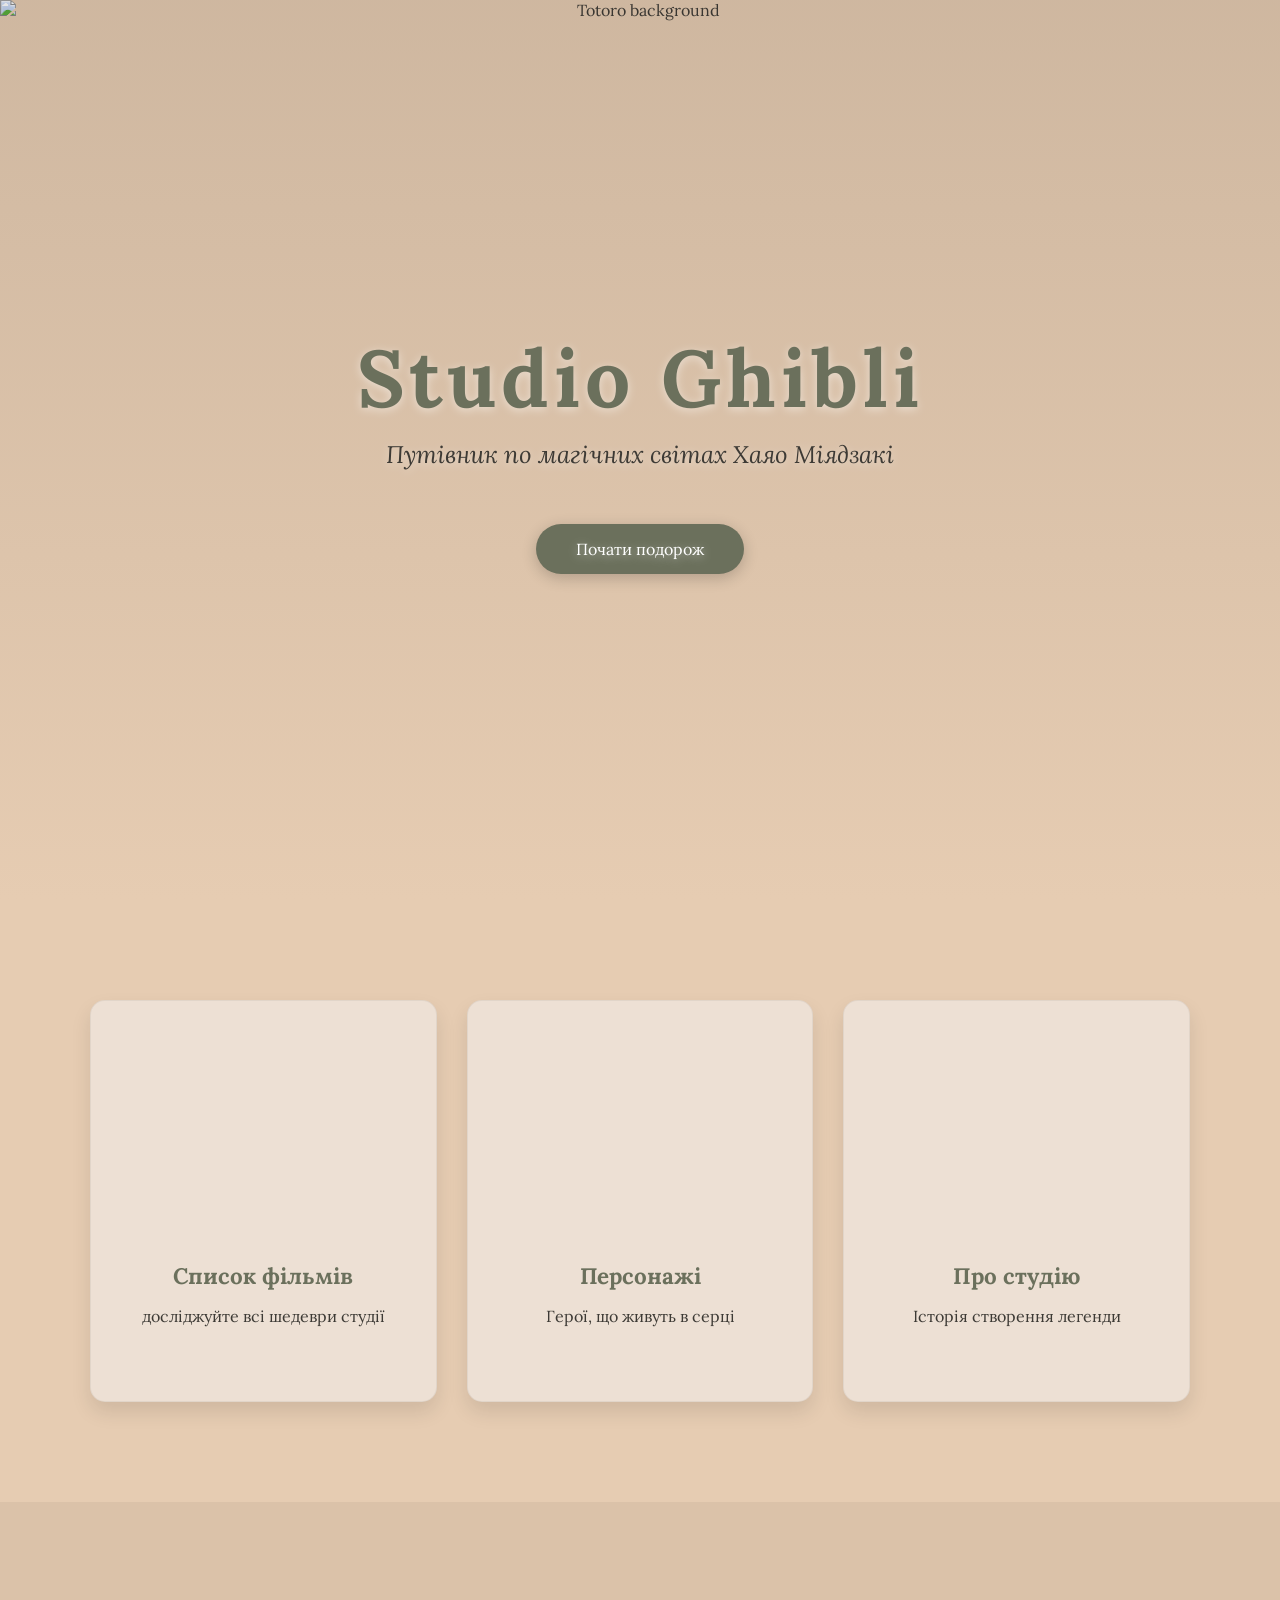
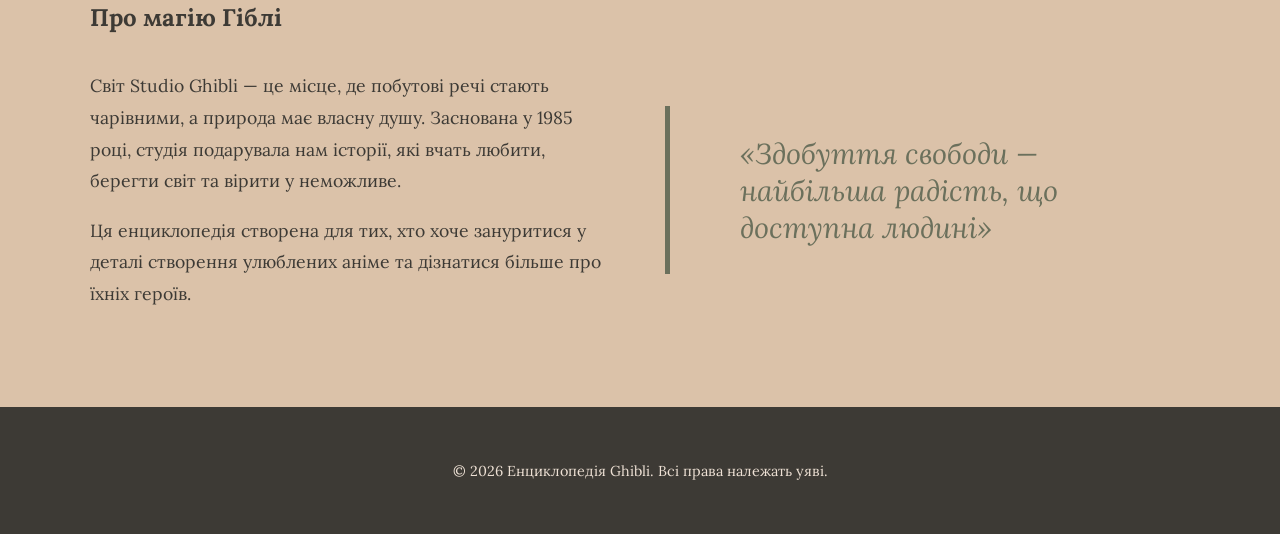
==== index.html @ 90db7ee8 "Add files via upload" ====
<!DOCTYPE html>
<html lang="ua">
<head>
    <meta charset="UTF-8">
    <meta name="viewport" content="width=device-width, initial-scale=1.0">
    <title>Енциклопедія Ghibli</title>
    <link rel="stylesheet" href="style.css">
    <link href="https://fonts.googleapis.com/css2?family=Lora:ital,wght@0,400;1,700&display=swap" rel="stylesheet">
</head>
<body>

    

    <header class="hero">
        <img src="images/totoro_new.png" class="ghibli-bg-img" alt="Totoro background">
        <div class="hero-overlay"></div> <div class="hero-content">
            <h1>Studio Ghibli</h1>
            <p class="subtitle">Путівник по магічних світах Хаяо Міядзакі</p>
            <a href="#menu" class="btn-organic">Почати подорож</a>
        </div>
    </header>

    <main id="menu" class="main-nav">
        <div class="container">
            <a href="movies.html" class="nav-card">
                <div class="card-image" style="background-image: url('../images/blackcuties.png');"></div>
                <div class="card-text">
                    <h3>Список фільмів</h3>
                    <p>досліджуйте всі шедеври студії</p>
                </div>
            </a>

            <a href="characters.html" class="nav-card">
                <div class="card-image" style="background-image: url('../images/black.png');"></div>
                <div class="card-text">
                    <h3>Персонажі</h3>
                    <p>Герої, що живуть в серці</p>
                </div>
            </a>

            <a href="about.html" class="nav-card">
                <div class="card-image" style="background-image: url('../images/personagi.png');"></div>
                <div class="card-text">
                    <h3>Про студію</h3>
                    <p>Історія створення легенди</p>
                </div>
            </a>
        </div>
    </main>

    <section class="about-section">
        <div class="container">
            <h2>Про магію Гіблі</h2>
            <div class="about-grid">
                <div class="about-text">
                    <p>Світ Studio Ghibli — це місце, де побутові речі стають чарівними, а природа має власну душу. Заснована у 1985 році, студія подарувала нам історії, які вчать любити, берегти світ та вірити у неможливе.</p>
                    <p>Ця енциклопедія створена для тих, хто хоче зануритися у деталі створення улюблених аніме та дізнатися більше про їхніх героїв.</p>
                </div>
                <div class="about-quote">
                    <blockquote>«Здобуття свободи — найбільша радість, що доступна людині»</blockquote>
                </div>
            </div>
        </div>
    </section>

    <footer>
        <p>&copy; 2026 Енциклопедія Ghibli. Всі права належать уяві.</p>
    </footer>


</body>
</html>
---- style.css ----
:root {
    --bg-paper: #e6ccb2; /* Цвет бумажного фона */
    --accent-green: #6b705c; /* Оливковый как на логотипе */
    --text-dark: #3d3a35; /* Глубокий коричневый вместо синего */
    --white: #ede0d4;
}

body {
    margin: 0;
    font-family: 'Lora', serif;
    background-color: var(--bg-paper); /* Убираем синеву снизу */
    color: var(--text-dark);
    scroll-behavior: smooth;
}

.container {
    max-width: 1100px;
    margin: 0 auto;
    padding: 0 20px;
}

/* ШАПКА (HERO) */
.hero {
    height: 100vh;
    position: relative;
    display: flex;
    align-items: center;
    justify-content: center;
    text-align: center;
    overflow: hidden;
}

.ghibli-bg-img {
    position: absolute;
    width: 100%;
    height: 100%;
    object-fit: cover;
    z-index: 1;
}

/* Мягкое затемнение, чтобы текст не сливался */
.hero-overlay {
    position: absolute;
    top: 0;
    left: 0;
    width: 100%;
    height: 100%;
    background: linear-gradient(to bottom, rgba(0,0,0,0.1), rgba(230, 204, 178, 1));
    z-index: 2;
}

.hero-content {
    position: relative;
    z-index: 3;
    color: var(--text-dark);
    text-shadow: 0 2px 10px rgba(255,255,255,0.5); /* Тень для читаемости */
}

h1 {
    font-size: 5rem;
    margin: 0;
    color: var(--accent-green);
    letter-spacing: 5px;
}

.subtitle {
    font-size: 1.5rem;
    margin-top: 10px;
    font-style: italic;
}

/* КНОПКА */
.btn-organic {
    display: inline-block;
    margin-top: 30px;
    padding: 15px 40px;
    background-color: var(--accent-green);
    color: white;
    text-decoration: none;
    border-radius: 50px;
    transition: 0.3s;
    box-shadow: 0 4px 15px rgba(0,0,0,0.2);
}

.btn-organic:hover {
    transform: translateY(-3px);
    background-color: #585d4a;
}

/* КАРТОЧКИ МЕНЮ */
.main-nav {
    padding: 100px 0;
    background-color: var(--bg-paper);
}

.main-nav .container {
    display: flex;
    gap: 30px;
    justify-content: center;
}

.nav-card {
    flex: 1;
    height: 400px;
    background: var(--white);
    border-radius: 15px;
    overflow: hidden;
    text-decoration: none;
    color: var(--text-dark);
    transition: 0.4s;
    box-shadow: 0 10px 20px rgba(0,0,0,0.1);
    border: 1px solid rgba(0,0,0,0.05);
}

.nav-card:hover {
    transform: translateY(-10px);
    box-shadow: 0 15px 30px rgba(0,0,0,0.2);
}

.card-image {
    height: 60%;
    background-size: cover;
    background-position: center;
}

.card-text {
    padding: 20px;
    text-align: center;
}

.card-text h3 {
    margin: 0 0 10px;
    font-size: 1.4rem;
    color: var(--accent-green);
}

/* СТИЛІ ДЛЯ СПИСКУ ФІЛЬМІВ */
.timeline-container {
    margin-top: 50px;
    border-top: 1px solid var(--text-dark);
}

.timeline-item {
    display: flex;
    padding: 20px 10px;
    border-bottom: 1px solid rgba(0,0,0,0.1);
    text-decoration: none;
    color: var(--text-dark);
    font-size: 1.2rem;
    transition: 0.3s;
}

.timeline-item:hover {
    background: rgba(0,0,0,0.05);
    padding-left: 20px;
}

.timeline-item .year {
    width: 80px;
    font-weight: bold;
    color: var(--accent-green);
}

/* СТИЛІ ДЛЯ СТОРІНКИ АНІМЕ */
.movie-detail-body {
    color: white;
}

.movie-hero {
    height: 50vh;
    position: relative;
    overflow: hidden;
}

.hero-img {
    width: 100%;
    height: 100%;
    object-fit: cover;
    mask-image: linear-gradient(to bottom, black 60%, transparent 100%);
}

.movie-main-info {
    display: grid;
    grid-template-columns: 250px 1fr;
    gap: 40px;
    margin-top: -100px; /* Наїзд на картинку зверху */
    position: relative;
    z-index: 5;
}

.mini-poster {
    width: 100%;
    border-radius: 10px;
    box-shadow: 0 10px 30px rgba(0,0,0,0.5);
}

.movie-gallery {
    display: grid;
    grid-template-columns: repeat(3, 1fr);
    gap: 15px;
    margin: 50px 0;
}

.movie-gallery img {
    width: 100%;
    border-radius: 5px;
    transition: 0.3s;
}

.quote-block {
    text-align: center;
    font-size: 1.5rem;
    font-style: italic;
    margin: 60px 0;
    opacity: 0.8;
}

.btn-back {
    color: white;
    text-decoration: none;
    border-bottom: 1px solid white;
    padding-bottom: 5px;
}

.timeline-item.popular {
    background: rgba(230, 204, 178, 0.2); /* Легкий бежевий відтінок */
    border-left: 4px solid var(--accent-green);
}

.rank {
    width: 50px;
    font-weight: bold;
    color: var(--accent-green);
    font-family: serif;
}

/* СТИЛИ ДЛЯ СТРАНИЦ ФИЛЬМОВ */
.movie-detail-body {
    color: #ede0d4; /* Светлый текст для темных фонов */
}

.movie-hero {
    height: 60vh;
    position: relative;
    overflow: hidden;
}

.hero-img {
    width: 100%;
    height: 100%;
    object-fit: cover;
    /* Плавное исчезновение картинки вниз */
    mask-image: linear-gradient(to bottom, black 50%, transparent 100%);
    -webkit-mask-image: linear-gradient(to bottom, black 50%, transparent 100%);
}

.movie-main-info {
    display: grid;
    grid-template-columns: 280px 1fr;
    gap: 40px;
    margin-top: -150px; /* Тот самый наезд на картинку */
    position: relative;
    z-index: 10;
}

.mini-poster {
    width: 100%;
    border-radius: 15px;
    box-shadow: 0 15px 40px rgba(0,0,0,0.6);
}

.text-side h1 {
    font-size: 3.5rem;
    color: #fff;
    margin-bottom: 10px;
}

.text-side .meta {
    font-style: italic;
    opacity: 0.8;
}

.description {
    font-size: 1.2rem;
    line-height: 1.8;
    margin-top: 20px;
}

.movie-gallery {
    display: grid;
    grid-template-columns: repeat(3, 1fr);
    gap: 20px;
    margin: 60px 0;
}

.movie-gallery img {
    width: 100%;
    height: 180px;
    object-fit: cover;
    border-radius: 8px;
    transition: 0.3s;
}

.movie-gallery img:hover {
    transform: scale(1.05);
}

.audio-player-mini {
    position: absolute;
    bottom: 20px;
    right: 20px;
    z-index: 20;
    opacity: 0.7;
}



.time-display {
    color: rgba(255, 255, 255, 0.8); /* Трохи прозорий білий текст */
    font-size: 0.9rem;
    font-family: serif; /* Шрифт з засічками, як у Studio Ghibli */
}

/* СЕКЦИЯ "ПРО ПРОЕКТ" (ТЕЛО) */
.about-section {
    padding: 80px 0;
    background-color: #dbc2a9; /* Чуть темнее бежевого для контраста */
}

.about-grid {
    display: grid;
    grid-template-columns: 1fr 1fr;
    gap: 50px;
    align-items: center;
}

.about-text p {
    line-height: 1.8;
    font-size: 1.1rem;
}

.about-quote {
    font-size: 1.8rem;
    font-style: italic;
    color: var(--accent-green);
    border-left: 5px solid var(--accent-green);
    padding-left: 30px;
}


.audio-container {
    margin: 20px 0;
    text-align: center;
}

audio {
    width: 250px;
    height: 35px;
    border-radius: 50px;
    opacity: 0.7; /* Робимо його м'якшим для очей */
    filter: sepia(30%) contrast(90%); /* Додаємо легкий ретро-відтінок */
    transition: 0.3s;
}

audio:hover {
    opacity: 1; /* Проявляється при наведенні */
}
 

/* ФУТЕР */
footer {
    text-align: center;
    padding: 40px;
    background-color: var(--text-dark);
    color: var(--white);
    font-size: 0.9rem;
}

/* АДАПТИВНОСТЬ ДЛЯ ТЕЛЕФОНА */
@media (max-width: 768px) {
    h1 { font-size: 3rem; }
    .main-nav .container { flex-direction: column; }
    .about-grid { grid-template-columns: 1fr; }
    .nav-card { height: 350px; }
}
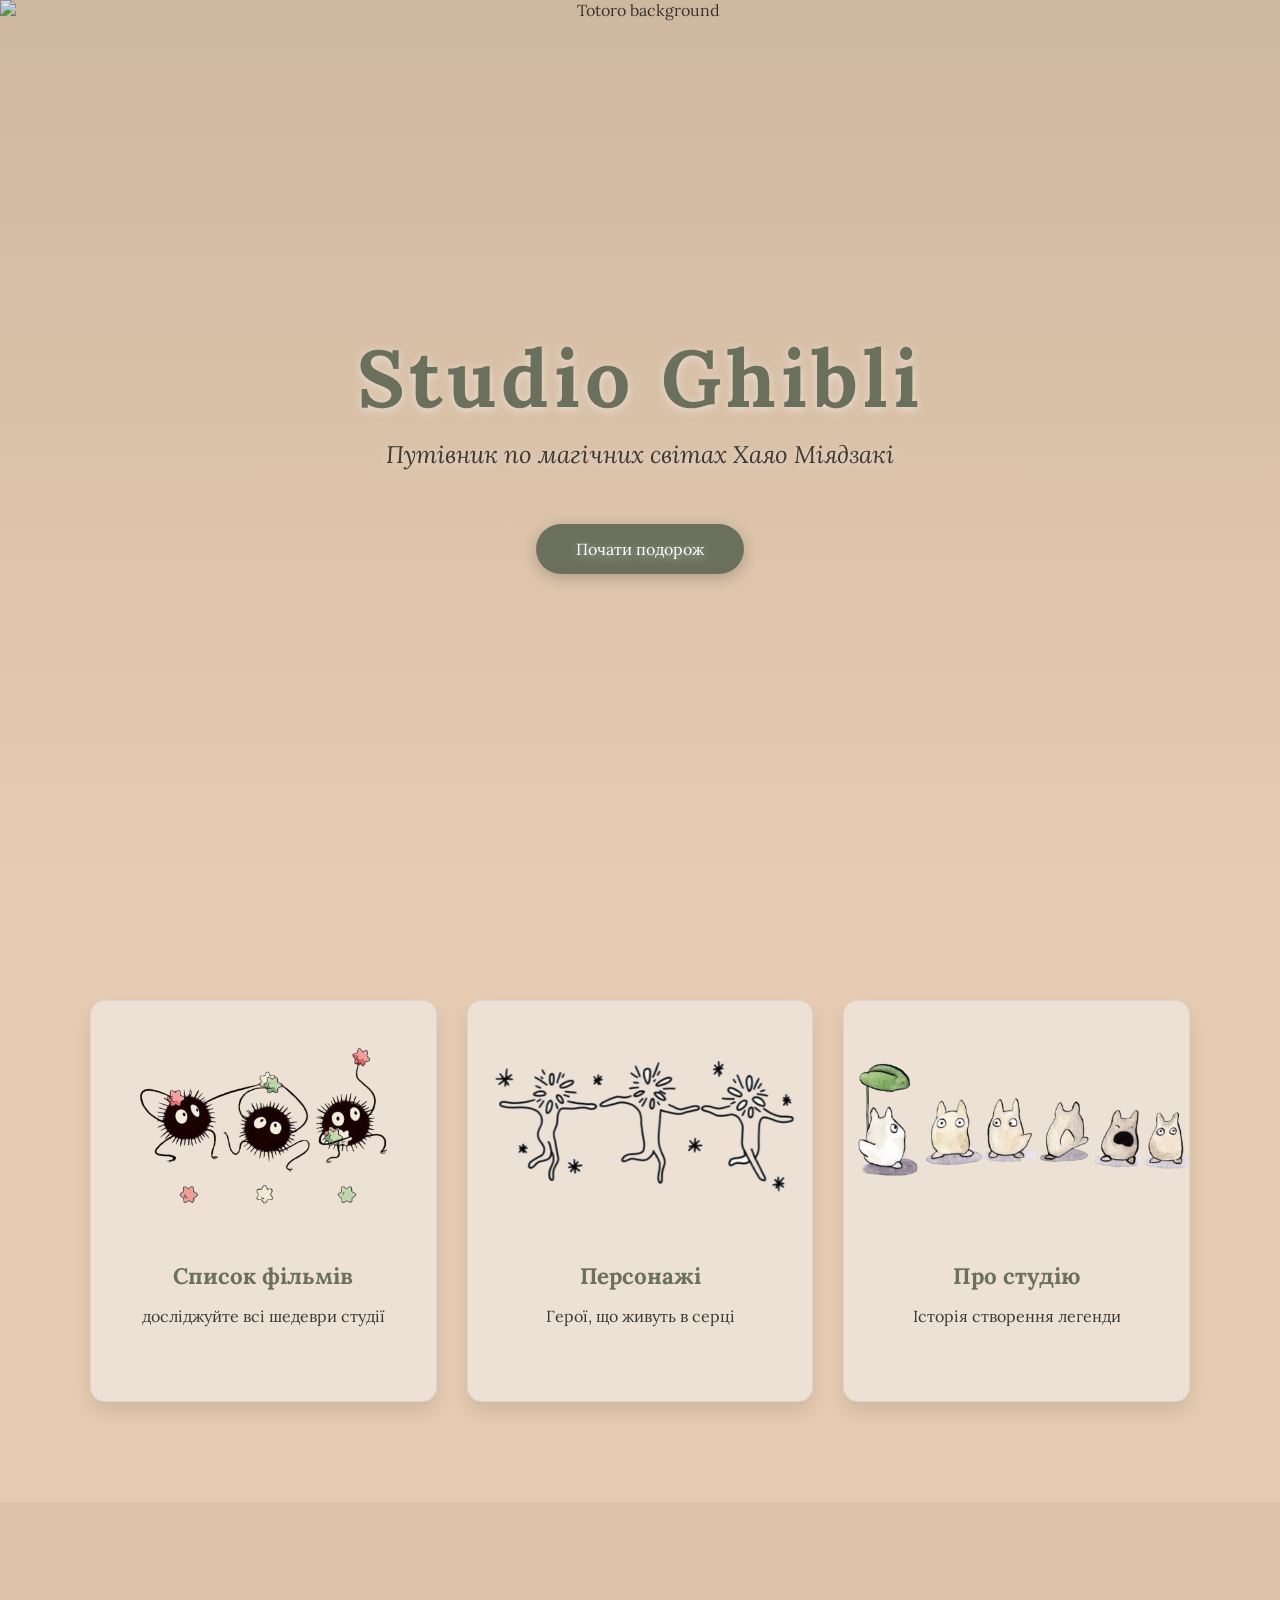
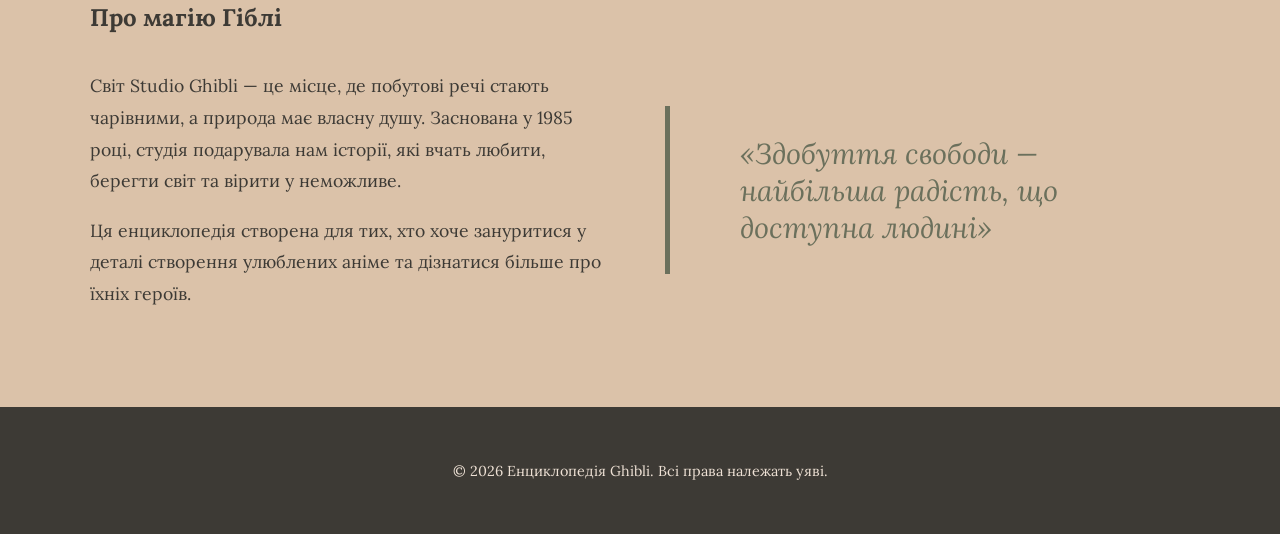
==== commit 92a582f0: "index.html" ====
--- a/index.html
+++ b/index.html
@@ -12,7 +12,7 @@
     
 
     <header class="hero">
-        <img src="images/totoro_new.png" class="ghibli-bg-img" alt="Totoro background">
+        <img src="../images/totoro_new.png" class="ghibli-bg-img" alt="Totoro background">
         <div class="hero-overlay"></div> <div class="hero-content">
             <h1>Studio Ghibli</h1>
             <p class="subtitle">Путівник по магічних світах Хаяо Міядзакі</p>
@@ -69,4 +69,4 @@
 
 
 </body>
-</html>+</html>
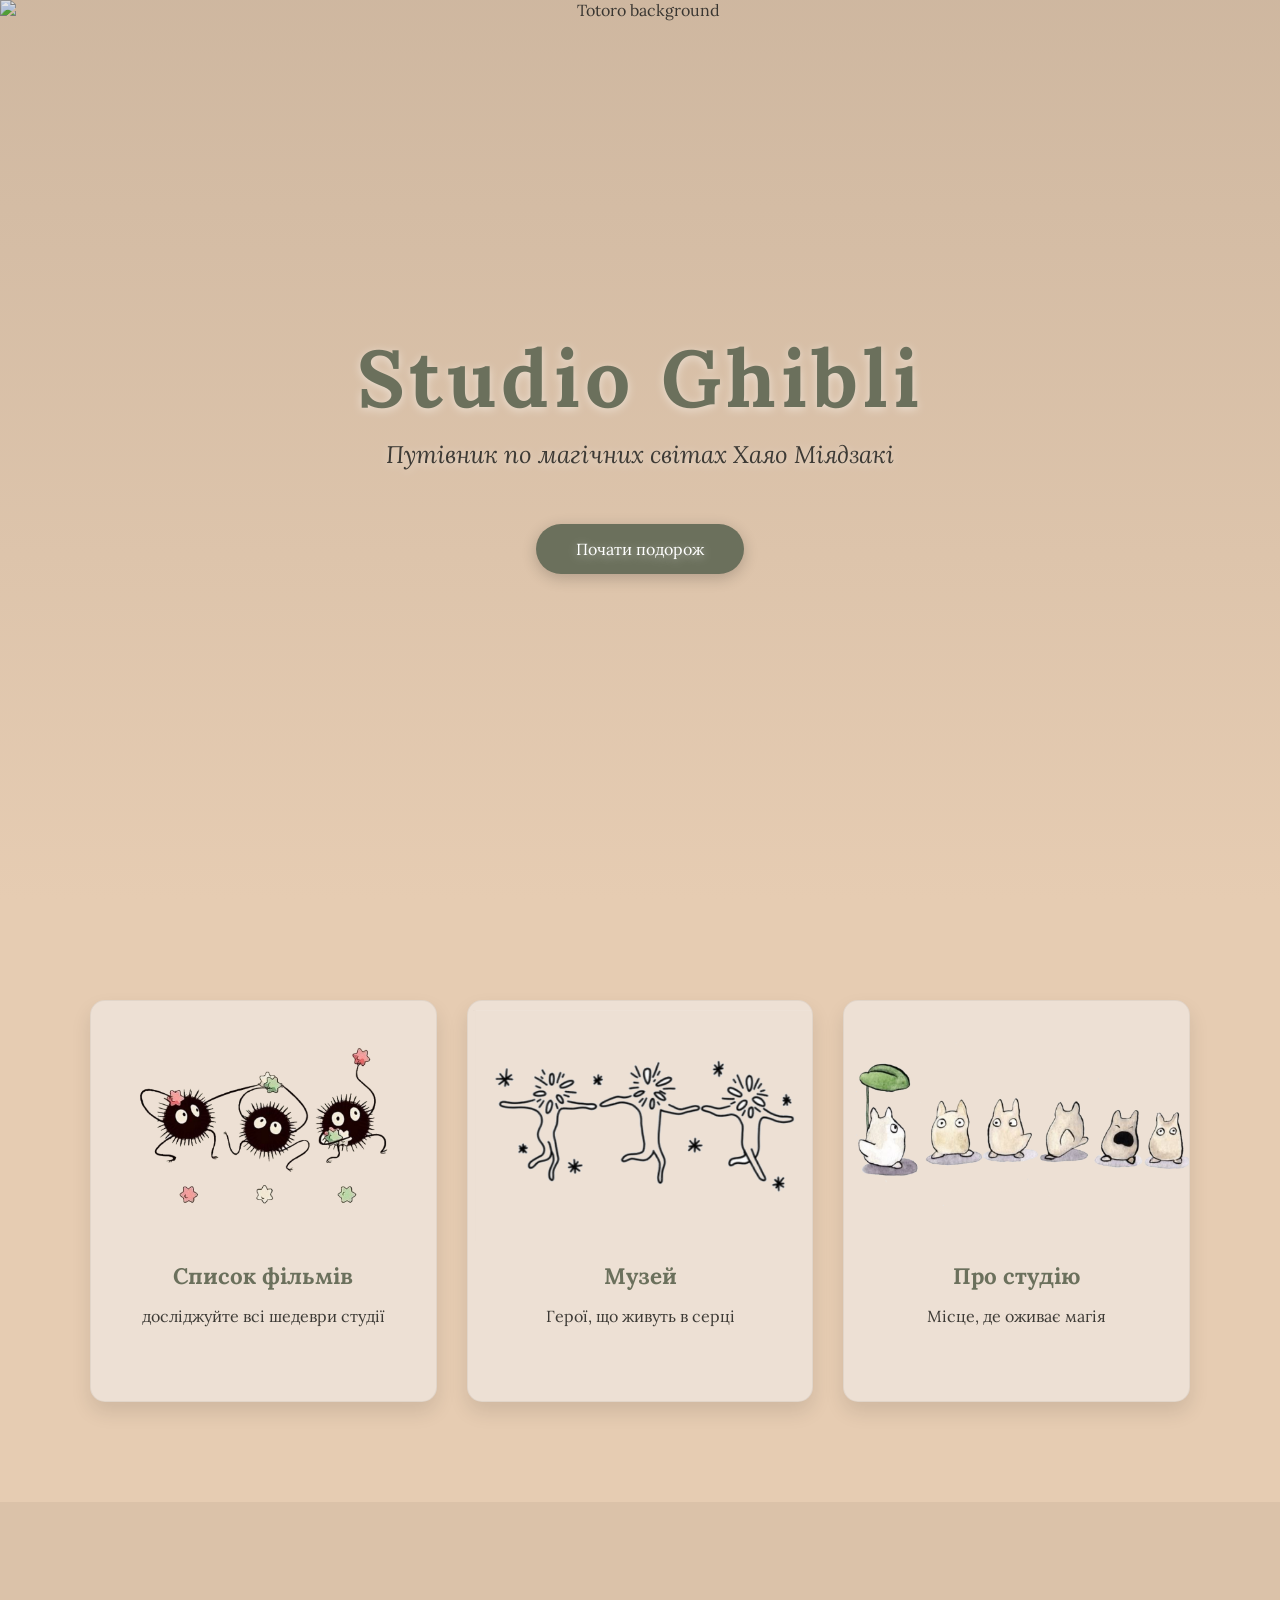
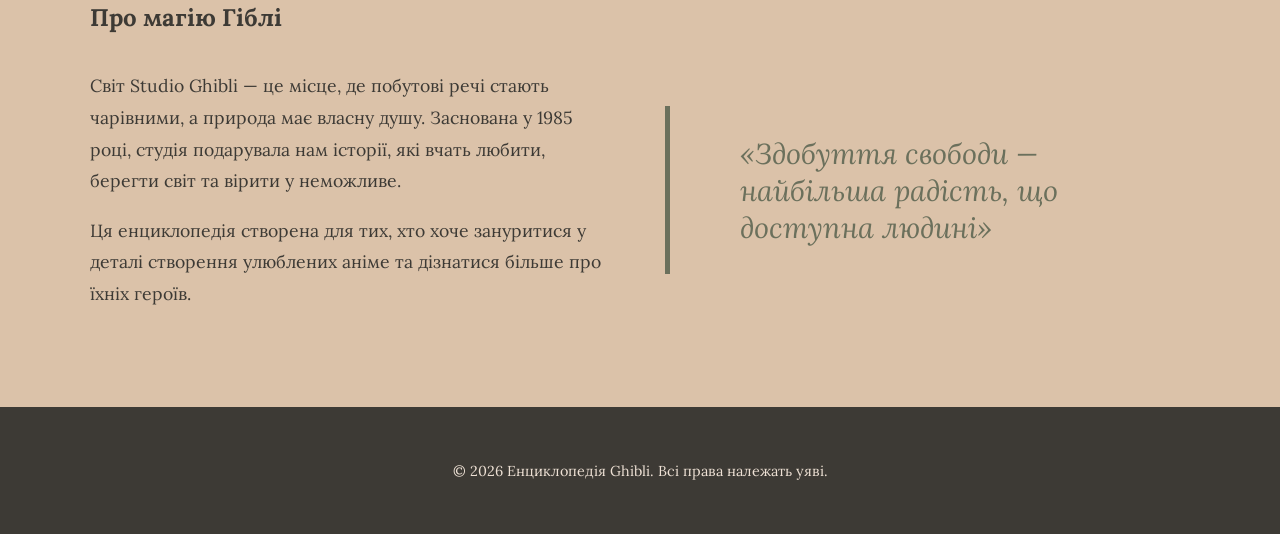
==== commit f1c2e606: "index.html" ====
--- a/index.html
+++ b/index.html
@@ -12,7 +12,7 @@
     
 
     <header class="hero">
-        <img src="../images/totoro_new.png" class="ghibli-bg-img" alt="Totoro background">
+        <img src="images/totoro_new.png" class="ghibli-bg-img" alt="Totoro background">
         <div class="hero-overlay"></div> <div class="hero-content">
             <h1>Studio Ghibli</h1>
             <p class="subtitle">Путівник по магічних світах Хаяо Міядзакі</p>
@@ -23,26 +23,26 @@
     <main id="menu" class="main-nav">
         <div class="container">
             <a href="movies.html" class="nav-card">
-                <div class="card-image" style="background-image: url('../images/blackcuties.png');"></div>
+                <div class="card-image" style="background-image: url('images/blackcuties.png');"></div>
                 <div class="card-text">
                     <h3>Список фільмів</h3>
                     <p>досліджуйте всі шедеври студії</p>
                 </div>
             </a>
 
-            <a href="characters.html" class="nav-card">
-                <div class="card-image" style="background-image: url('../images/black.png');"></div>
+            <a href="museum.html" class="nav-card">
+                <div class="card-image" style="background-image: url('images/black.png');"></div>
                 <div class="card-text">
-                    <h3>Персонажі</h3>
+                    <h3>Музей</h3>
                     <p>Герої, що живуть в серці</p>
                 </div>
             </a>
 
             <a href="about.html" class="nav-card">
-                <div class="card-image" style="background-image: url('../images/personagi.png');"></div>
+                <div class="card-image" style="background-image: url('images/personagi.png');"></div>
                 <div class="card-text">
                     <h3>Про студію</h3>
-                    <p>Історія створення легенди</p>
+                    <p>Місце, де оживає магія</p>
                 </div>
             </a>
         </div>
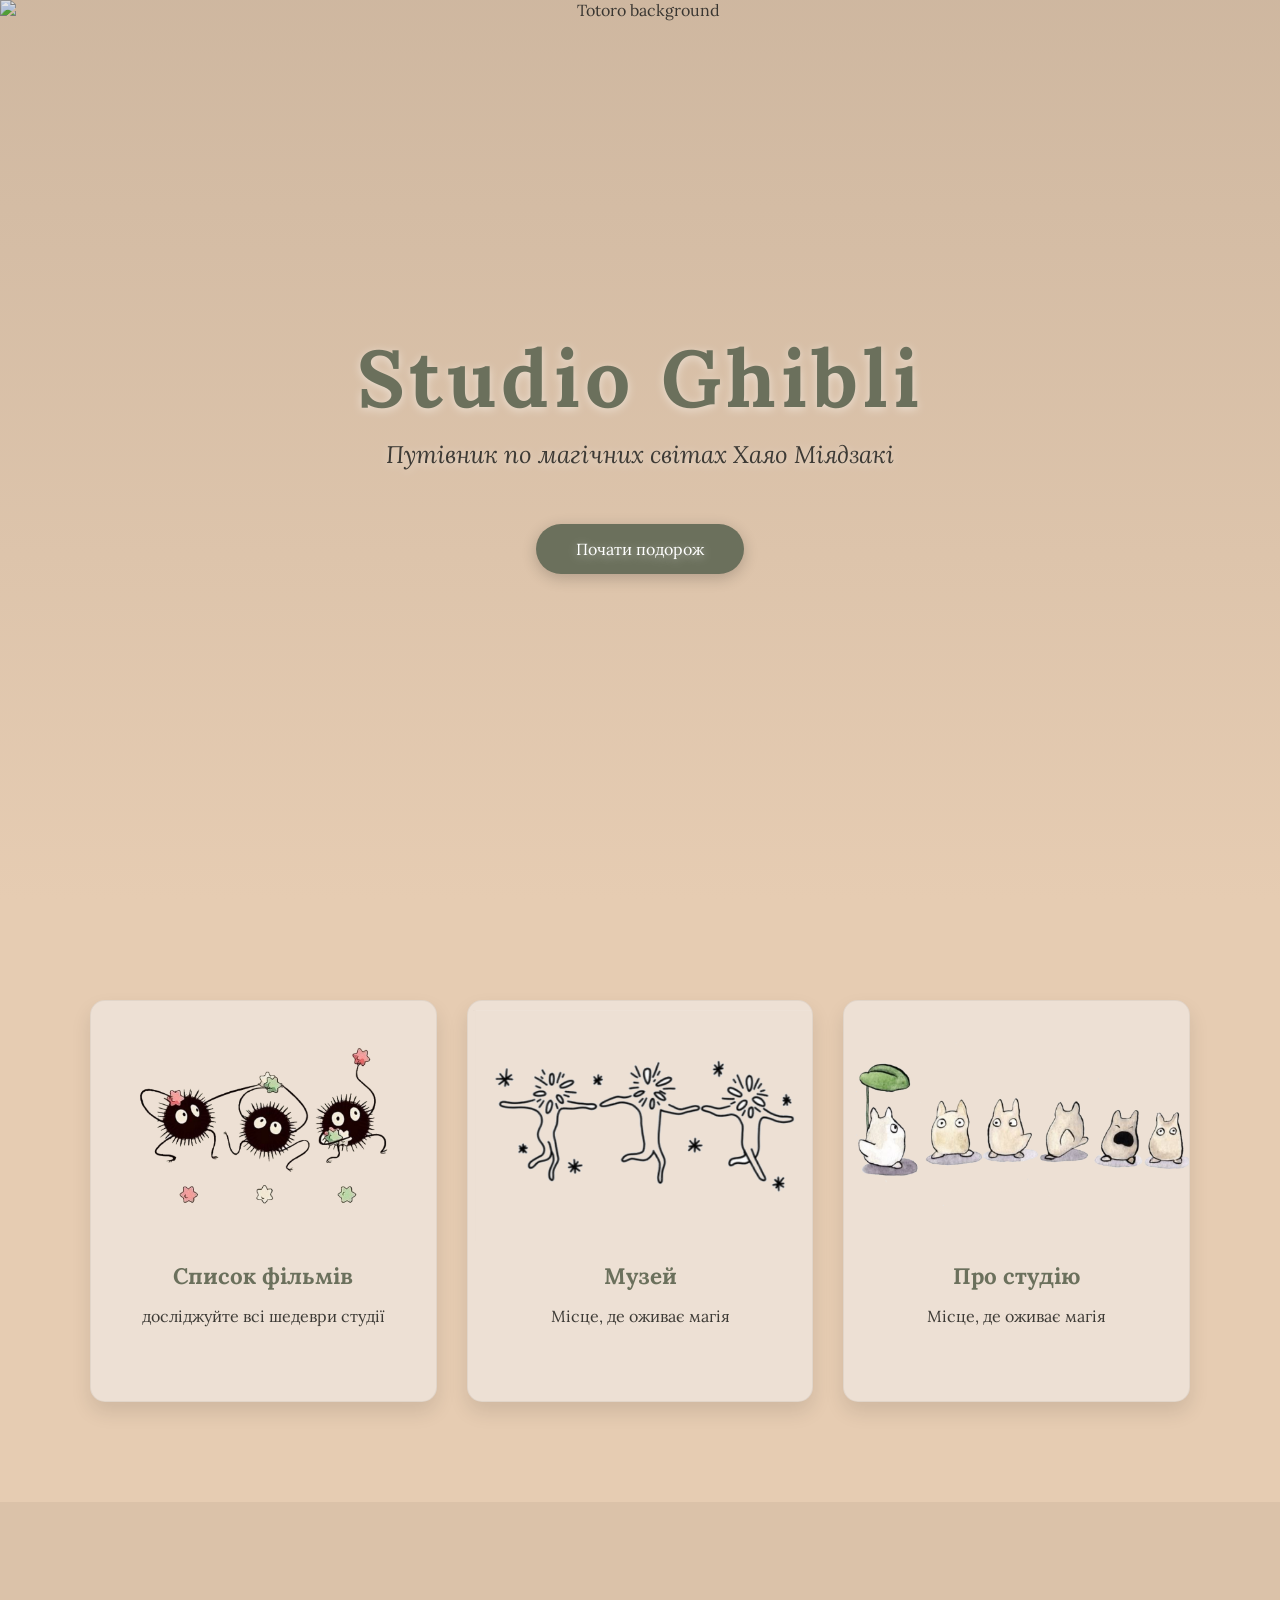
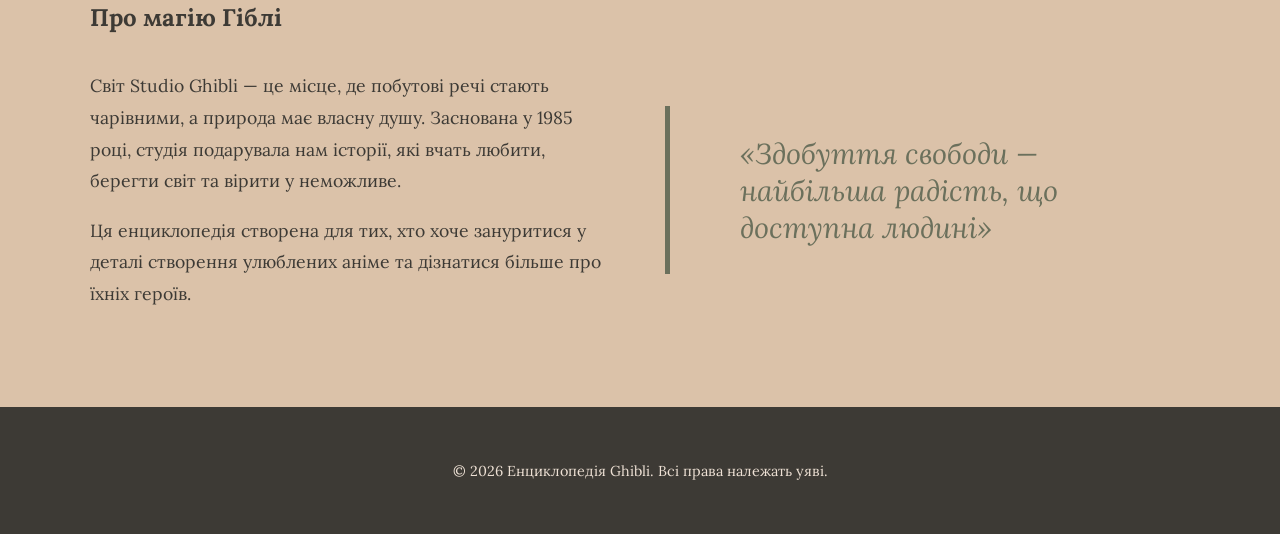
==== commit d2bb4cea: "index.html" ====
--- a/index.html
+++ b/index.html
@@ -34,7 +34,7 @@
                 <div class="card-image" style="background-image: url('images/black.png');"></div>
                 <div class="card-text">
                     <h3>Музей</h3>
-                    <p>Герої, що живуть в серці</p>
+                    <p>Місце, де оживає магія</p>
                 </div>
             </a>
 
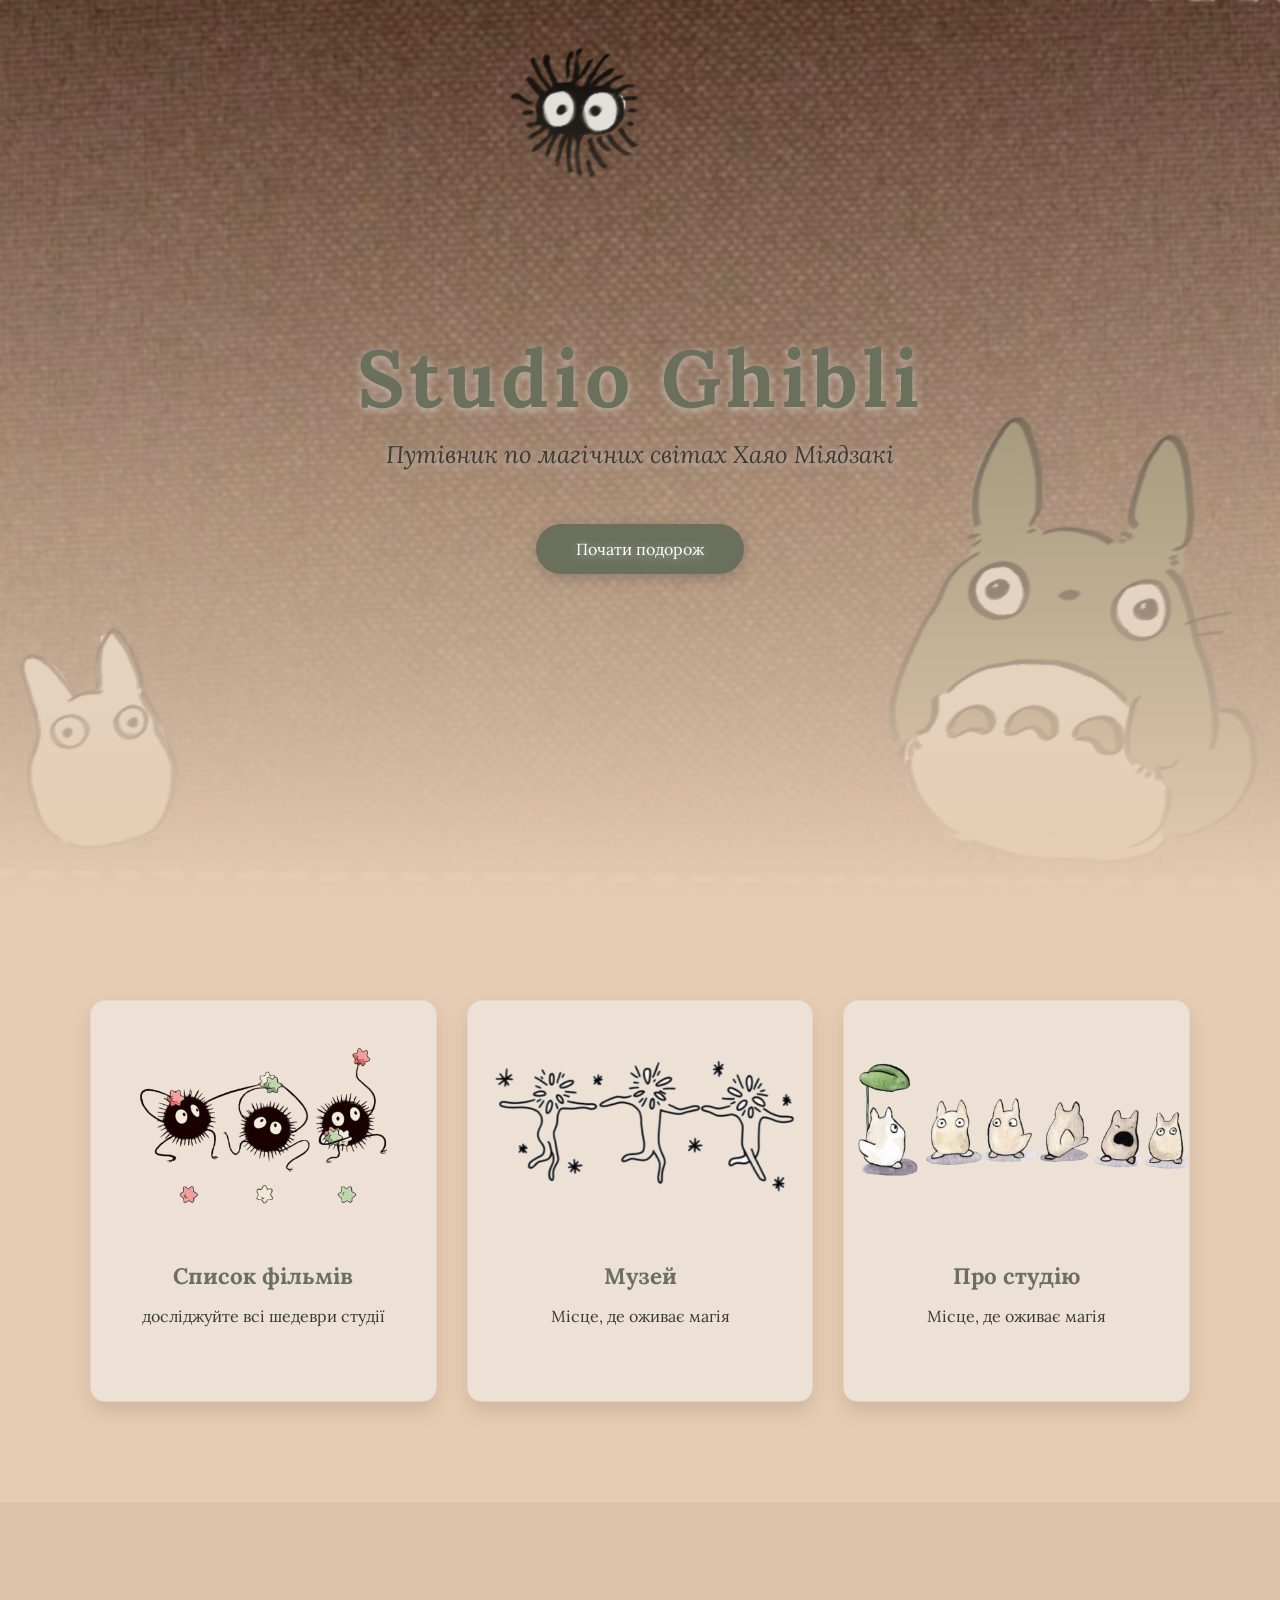
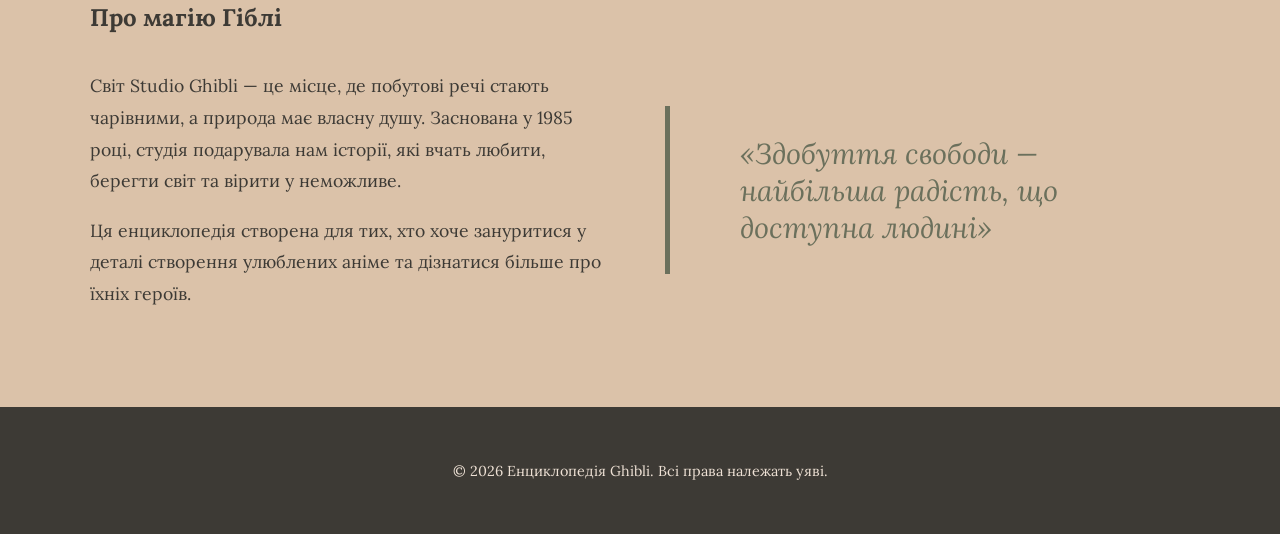
==== commit 3ddf6743: "index.html" ====
--- a/index.html
+++ b/index.html
@@ -12,7 +12,7 @@
     
 
     <header class="hero">
-        <img src="images/totoro_new.png" class="ghibli-bg-img" alt="Totoro background">
+        <img src="images/main_image.png" class="ghibli-bg-img" alt="Totoro background">
         <div class="hero-overlay"></div> <div class="hero-content">
             <h1>Studio Ghibli</h1>
             <p class="subtitle">Путівник по магічних світах Хаяо Міядзакі</p>
--- a/style.css
+++ b/style.css
@@ -377,10 +377,30 @@
     font-size: 0.9rem;
 }
 
-/* АДАПТИВНОСТЬ ДЛЯ ТЕЛЕФОНА */
-@media (max-width: 768px) {
-    h1 { font-size: 3rem; }
-    .main-nav .container { flex-direction: column; }
-    .about-grid { grid-template-columns: 1fr; }
-    .nav-card { height: 350px; }
-}+/* Контейнер, який не дає контенту вилазити за межі */
+.anime-container {
+    max-width: 1000px;
+    margin: 0 auto;
+    padding: 20px;
+}
+
+/* Флекс-бокс для розміщення в ряд */
+.anime-header {
+    display: flex;
+    gap: 30px;
+    align-items: flex-start;
+}
+
+/* Стиль для постера */
+.anime-poster img {
+    width: 300px; /* Фіксована ширина для ПК */
+    max-width: 100%; /* Але не більше ширини екрана */
+    height: auto;
+    border-radius: 10px;
+    box-shadow: 0 4px 15px rgba(0,0,0,0.5);
+}
+
+.anime-info {
+    flex: 1; /* Текст займає весь вільний простір */
+}
+
